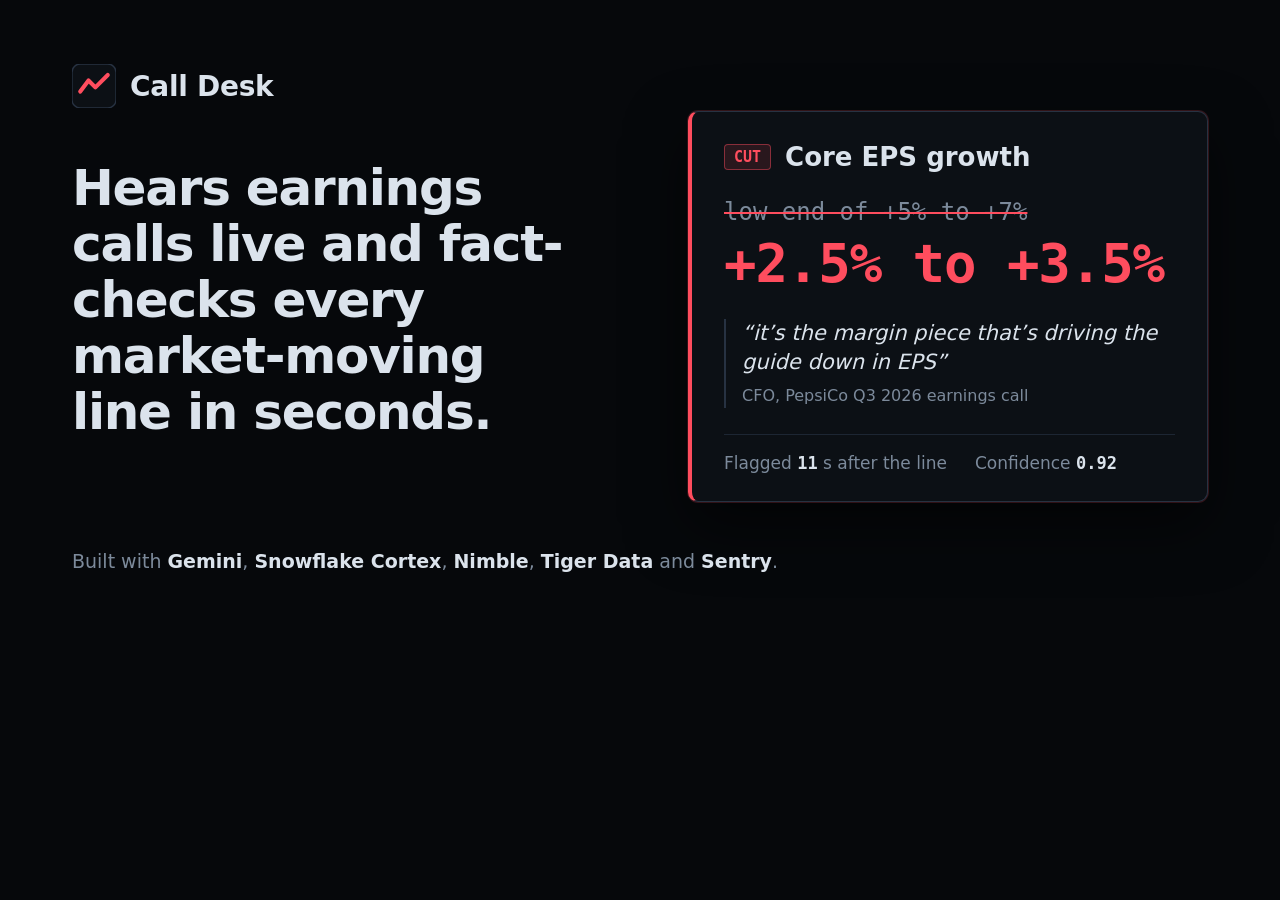
==== docs/media/social-preview.html @ b3bbd51f "Public page: demo GIF, try-it block, results, badges, share image, and a recorder - README first scr" ====
<!doctype html>
<!--
  Source of docs/media/social-preview.png, the 1280x640 image GitHub shows when the repository link is shared.
  Re-render with any Chromium, for example the Playwright headless shell:
    "$CHROME" --headless --hide-scrollbars --window-size=1280,640 \
      --screenshot="$PWD/docs/media/social-preview.png" "file://$PWD/docs/media/social-preview.html"
  Then upload it in the repository's Settings > General > Social preview (GitHub has no API for this).
  Colors match static/styles.css. Numbers come from the recorded live run in data/replay/latest/.
  It names no event: under MLH's Contest Terms, shared material may mention the event only with MLH's permission.
-->
<html lang="en">
<head>
<meta charset="utf-8">
<title>Call Desk social preview</title>
<style>
  :root {
    --bg: #06080b; --panel: #0c1015; --line: #1d2633; --line-2: #273242;
    --text: #dbe3ec; --muted: #7c8a9b; --faint: #4b5868;
    --red: #ff4d5e; --red-bg: rgba(255, 77, 94, 0.12);
    --mono: ui-monospace, "SF Mono", "JetBrains Mono", Menlo, monospace;
    --sans: system-ui, -apple-system, "Segoe UI", Inter, sans-serif;
  }
  * { box-sizing: border-box; margin: 0; }
  html, body { width: 1280px; height: 640px; overflow: hidden; background: var(--bg); color: var(--text); }
  body {
    font-family: var(--sans);
    display: grid; grid-template-columns: 560px 1fr; grid-template-rows: 1fr auto; column-gap: 56px; row-gap: 0;
    padding: 64px 72px;
  }
  .left { display: flex; flex-direction: column; }
  .mark { display: flex; align-items: center; gap: 14px; }
  .mark svg { width: 44px; height: 44px; }
  .mark span { font-size: 28px; font-weight: 650; letter-spacing: -0.01em; }
  h1 {
    margin-top: 52px; text-wrap: balance;
    font-size: 50px; line-height: 1.12; font-weight: 700; letter-spacing: -0.025em;
  }
  .stack { grid-column: 1 / -1; font-size: 19px; line-height: 1.45; color: var(--muted); }
  .stack b { color: var(--text); font-weight: 560; }

  .card {
    align-self: center;
    background: var(--panel); border: 1px solid var(--line-2); border-left: 4px solid var(--red);
    border-radius: 10px; padding: 30px 32px 28px;
    box-shadow: 0 0 0 1px rgba(255, 77, 94, 0.18), 0 24px 60px rgba(0, 0, 0, 0.55);
  }
  .head { display: flex; align-items: center; gap: 14px; }
  .badge {
    font-family: var(--mono); font-size: 15px; font-weight: 700; color: var(--red);
    background: var(--red-bg); border: 1px solid rgba(255, 77, 94, 0.45); border-radius: 4px; padding: 3px 9px;
  }
  .metric { font-size: 26px; font-weight: 650; }
  .change { margin-top: 26px; font-family: var(--mono); }
  .old { font-size: 24px; color: var(--muted); text-decoration: line-through; text-decoration-color: var(--red); text-decoration-thickness: 2px; }
  .new { display: block; margin-top: 6px; font-size: 54px; font-weight: 700; color: var(--red); letter-spacing: -0.02em; }
  blockquote {
    margin-top: 24px; padding-left: 16px; border-left: 2px solid var(--line-2);
    font-size: 21px; line-height: 1.4; font-style: italic; color: var(--text);
  }
  cite { display: block; margin-top: 8px; font-size: 16px; font-style: normal; color: var(--muted); }
  .facts { display: flex; gap: 28px; margin-top: 26px; padding-top: 18px; border-top: 1px solid var(--line); font-size: 17px; color: var(--muted); }
  .facts b { color: var(--text); font-family: var(--mono); font-weight: 600; }
</style>
</head>
<body>
  <section class="left">
    <div class="mark">
      <svg viewBox="0 0 32 32" aria-hidden="true"><rect width="32" height="32" rx="6" fill="#0c1015" stroke="#273242"/><path d="M6 20 L12 12 L17 17 L26 8" stroke="#ff4d5e" stroke-width="3" fill="none" stroke-linecap="round" stroke-linejoin="round"/></svg>
      <span>Call Desk</span>
    </div>
    <h1>Hears earnings calls live and fact-checks every market-moving line in seconds.</h1>
  </section>

  <section class="card">
    <div class="head"><span class="badge">CUT</span><span class="metric">Core EPS growth</span></div>
    <p class="change"><span class="old">low end of +5% to +7%</span><span class="new">+2.5% to +3.5%</span></p>
    <blockquote>“it’s the margin piece that’s driving the guide down in EPS”<cite>CFO, PepsiCo Q3 2026 earnings call</cite></blockquote>
    <div class="facts"><span>Flagged <b>11</b> s after the line</span><span>Confidence <b>0.92</b></span></div>
  </section>

  <p class="stack">Built with <b>Gemini</b>, <b>Snowflake Cortex</b>, <b>Nimble</b>, <b>Tiger Data</b> and <b>Sentry</b>.</p>
</body>
</html>
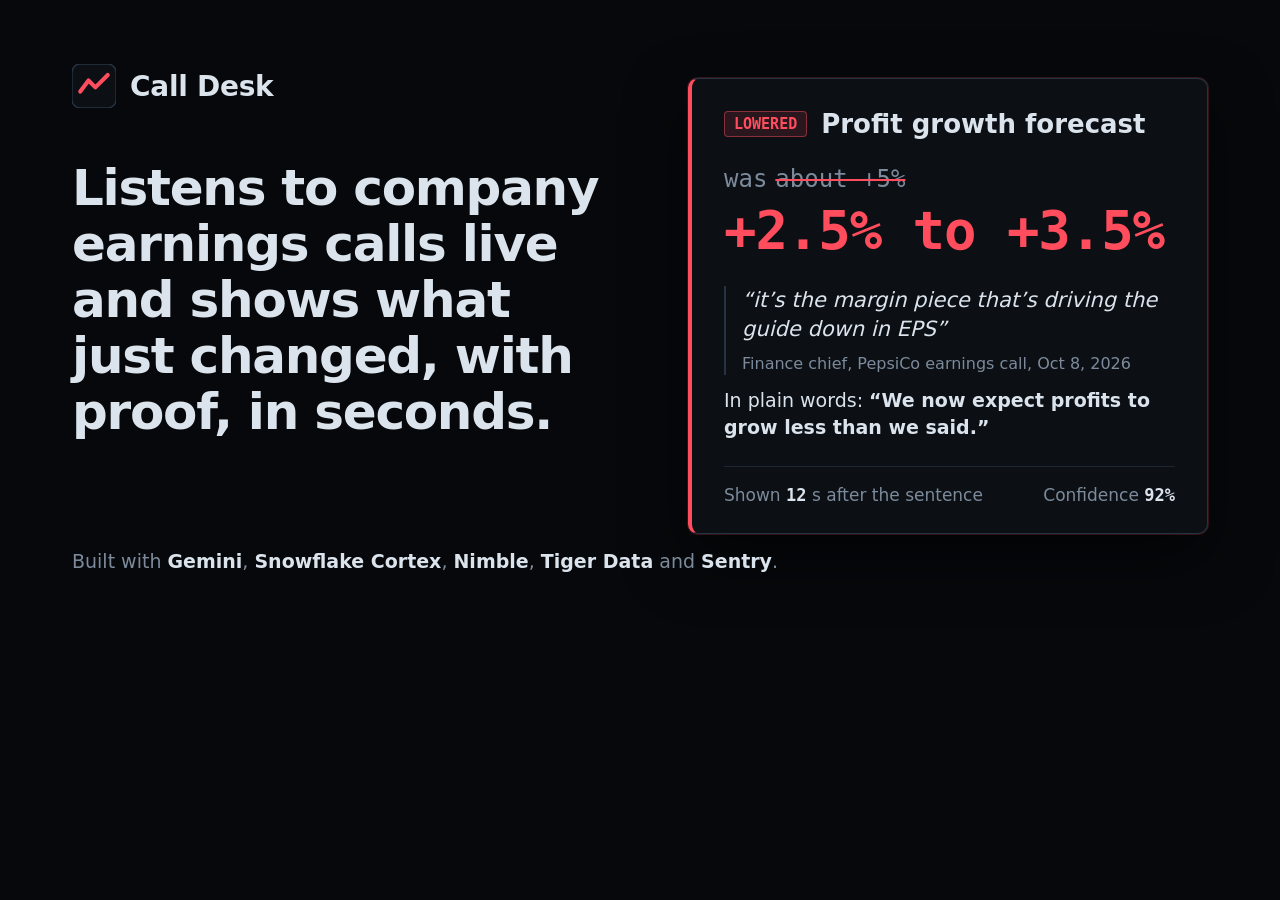
==== commit ecf64a1b: "Submission materials in plain words for judges outside finance (owner: "even a 5 year old") - README" ====
--- a/docs/media/social-preview.html
+++ b/docs/media/social-preview.html
@@ -52,13 +52,16 @@
   .metric { font-size: 26px; font-weight: 650; }
   .change { margin-top: 26px; font-family: var(--mono); }
   .old { font-size: 24px; color: var(--muted); text-decoration: line-through; text-decoration-color: var(--red); text-decoration-thickness: 2px; }
+  .old i { font-style: normal; text-decoration: none; display: inline-block; margin-right: 8px; }
   .new { display: block; margin-top: 6px; font-size: 54px; font-weight: 700; color: var(--red); letter-spacing: -0.02em; }
+  .plain { margin-top: 12px; font-size: 19px; line-height: 1.4; color: var(--text); }
+  .plain b { font-weight: 600; }
   blockquote {
     margin-top: 24px; padding-left: 16px; border-left: 2px solid var(--line-2);
     font-size: 21px; line-height: 1.4; font-style: italic; color: var(--text);
   }
   cite { display: block; margin-top: 8px; font-size: 16px; font-style: normal; color: var(--muted); }
-  .facts { display: flex; gap: 28px; margin-top: 26px; padding-top: 18px; border-top: 1px solid var(--line); font-size: 17px; color: var(--muted); }
+  .facts { display: flex; justify-content: space-between; white-space: nowrap; gap: 20px; margin-top: 26px; padding-top: 18px; border-top: 1px solid var(--line); font-size: 17px; color: var(--muted); }
   .facts b { color: var(--text); font-family: var(--mono); font-weight: 600; }
 </style>
 </head>
@@ -68,14 +71,15 @@
       <svg viewBox="0 0 32 32" aria-hidden="true"><rect width="32" height="32" rx="6" fill="#0c1015" stroke="#273242"/><path d="M6 20 L12 12 L17 17 L26 8" stroke="#ff4d5e" stroke-width="3" fill="none" stroke-linecap="round" stroke-linejoin="round"/></svg>
       <span>Call Desk</span>
     </div>
-    <h1>Hears earnings calls live and fact-checks every market-moving line in seconds.</h1>
+    <h1>Listens to company earnings calls live and shows what just changed, with proof, in seconds.</h1>
   </section>
 
   <section class="card">
-    <div class="head"><span class="badge">CUT</span><span class="metric">Core EPS growth</span></div>
-    <p class="change"><span class="old">low end of +5% to +7%</span><span class="new">+2.5% to +3.5%</span></p>
-    <blockquote>“it’s the margin piece that’s driving the guide down in EPS”<cite>CFO, PepsiCo Q3 2026 earnings call</cite></blockquote>
-    <div class="facts"><span>Flagged <b>11</b> s after the line</span><span>Confidence <b>0.92</b></span></div>
+    <div class="head"><span class="badge">LOWERED</span><span class="metric">Profit growth forecast</span></div>
+    <p class="change"><span class="old"><i>was</i>about +5%</span><span class="new">+2.5% to +3.5%</span></p>
+    <blockquote>“it’s the margin piece that’s driving the guide down in EPS”<cite>Finance chief, PepsiCo earnings call, Oct 8, 2026</cite></blockquote>
+    <p class="plain">In plain words: <b>“We now expect profits to grow less than we said.”</b></p>
+    <div class="facts"><span>Shown <b>12</b> s after the sentence</span><span>Confidence <b>92%</b></span></div>
   </section>
 
   <p class="stack">Built with <b>Gemini</b>, <b>Snowflake Cortex</b>, <b>Nimble</b>, <b>Tiger Data</b> and <b>Sentry</b>.</p>
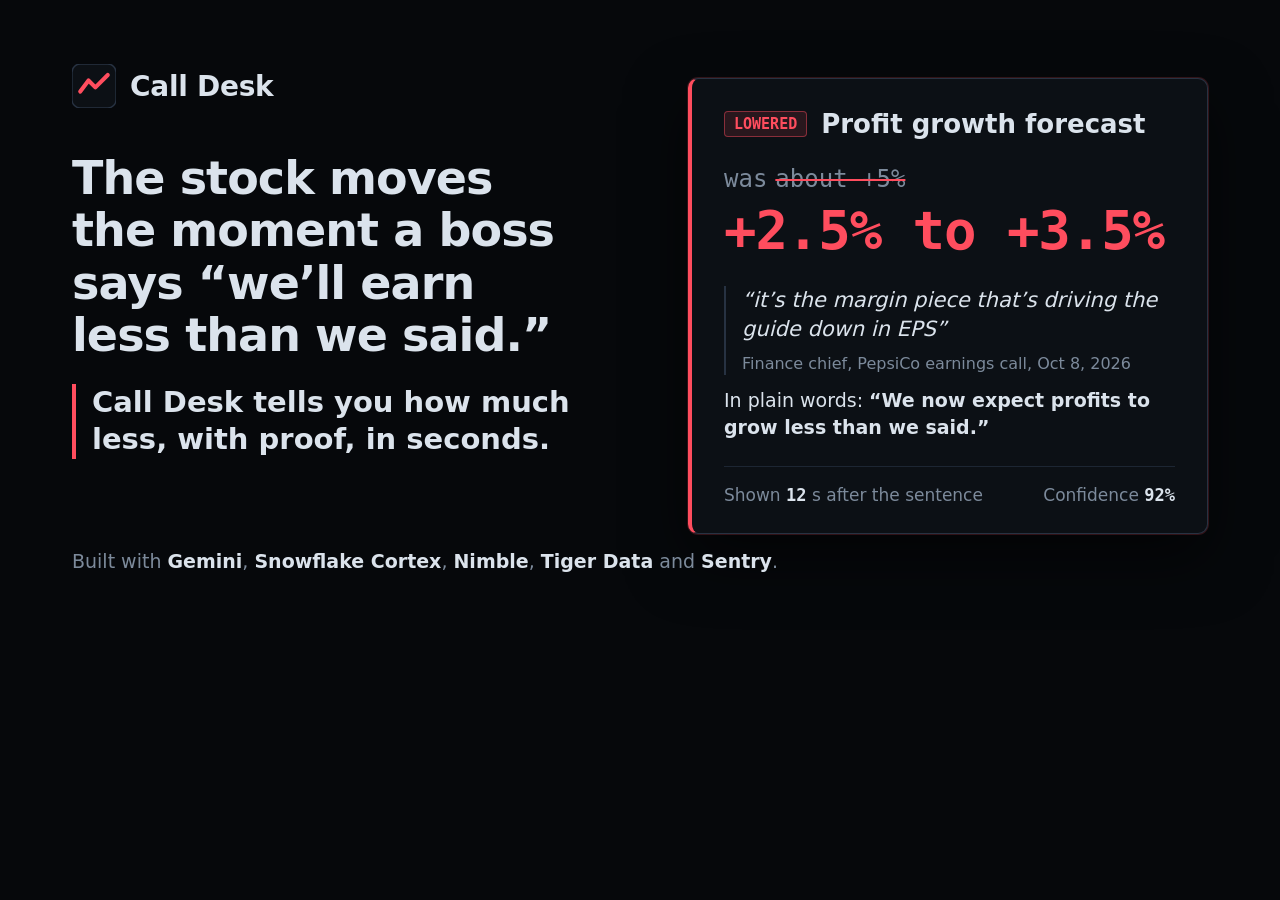
==== commit a9624942: "One-liner leads with the pain and the answer (owner's pick): "The stock moves the moment a boss says" ====
--- a/docs/media/social-preview.html
+++ b/docs/media/social-preview.html
@@ -32,8 +32,12 @@
   .mark svg { width: 44px; height: 44px; }
   .mark span { font-size: 28px; font-weight: 650; letter-spacing: -0.01em; }
   h1 {
-    margin-top: 52px; text-wrap: balance;
-    font-size: 50px; line-height: 1.12; font-weight: 700; letter-spacing: -0.025em;
+    margin-top: 44px; text-wrap: balance;
+    font-size: 46px; line-height: 1.14; font-weight: 700; letter-spacing: -0.02em;
+  }
+  .eureka {
+    margin-top: 22px; padding-left: 16px; border-left: 4px solid var(--red); text-wrap: balance;
+    font-size: 29px; line-height: 1.3; font-weight: 600; color: var(--text);
   }
   .stack { grid-column: 1 / -1; font-size: 19px; line-height: 1.45; color: var(--muted); }
   .stack b { color: var(--text); font-weight: 560; }
@@ -71,7 +75,8 @@
       <svg viewBox="0 0 32 32" aria-hidden="true"><rect width="32" height="32" rx="6" fill="#0c1015" stroke="#273242"/><path d="M6 20 L12 12 L17 17 L26 8" stroke="#ff4d5e" stroke-width="3" fill="none" stroke-linecap="round" stroke-linejoin="round"/></svg>
       <span>Call Desk</span>
     </div>
-    <h1>Listens to company earnings calls live and shows what just changed, with proof, in seconds.</h1>
+    <h1>The stock moves the moment a boss says “we’ll earn less than we said.”</h1>
+    <p class="eureka">Call Desk tells you how much less, with proof, in seconds.</p>
   </section>
 
   <section class="card">
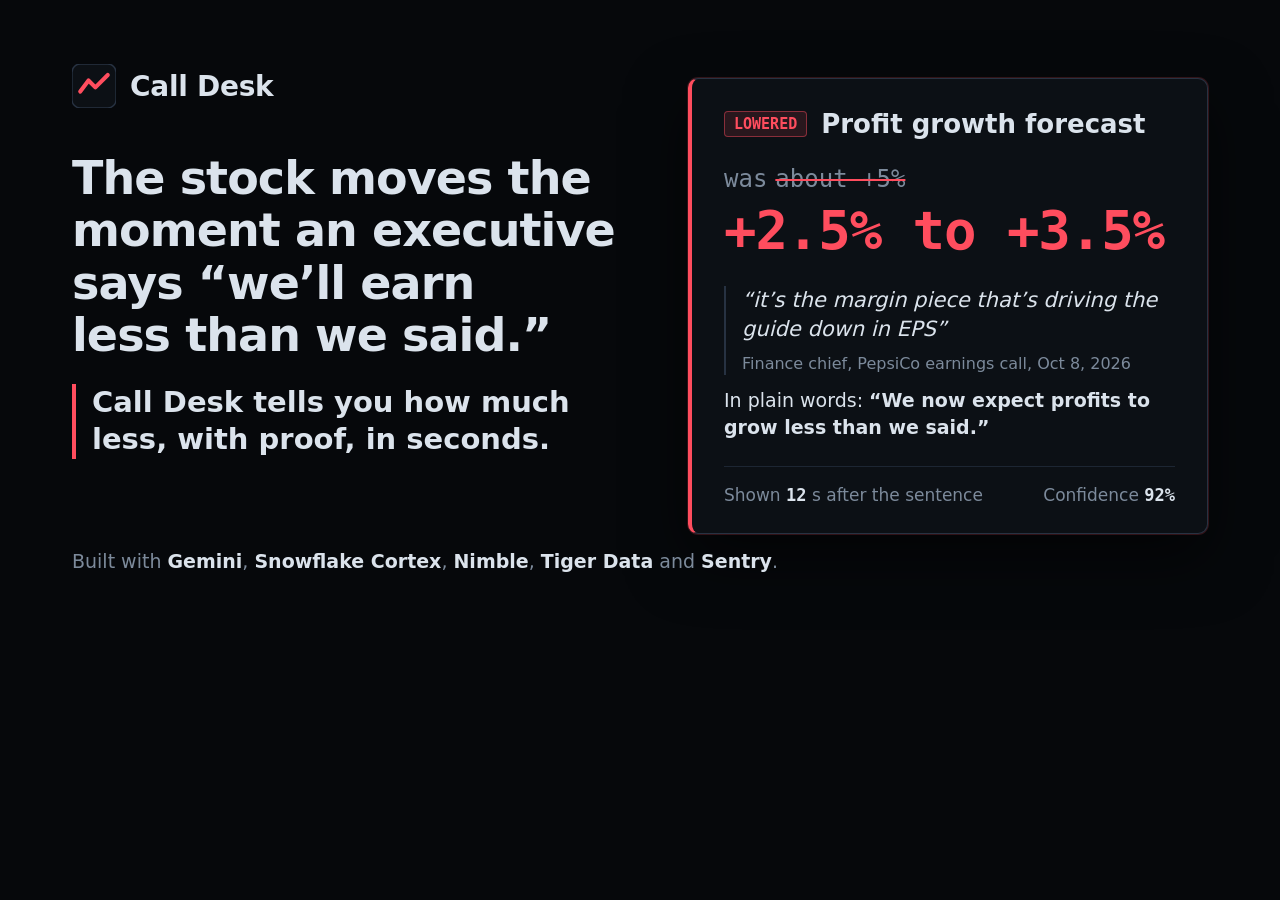
==== commit 86bc8fba: "One-liner says "an executive" (owner: "a boss" is too generic, and it is not always the CEO or CFO);" ====
--- a/docs/media/social-preview.html
+++ b/docs/media/social-preview.html
@@ -75,7 +75,7 @@
       <svg viewBox="0 0 32 32" aria-hidden="true"><rect width="32" height="32" rx="6" fill="#0c1015" stroke="#273242"/><path d="M6 20 L12 12 L17 17 L26 8" stroke="#ff4d5e" stroke-width="3" fill="none" stroke-linecap="round" stroke-linejoin="round"/></svg>
       <span>Call Desk</span>
     </div>
-    <h1>The stock moves the moment a boss says “we’ll earn less than we said.”</h1>
+    <h1>The stock moves the moment an executive says “we’ll earn less than we said.”</h1>
     <p class="eureka">Call Desk tells you how much less, with proof, in seconds.</p>
   </section>
 
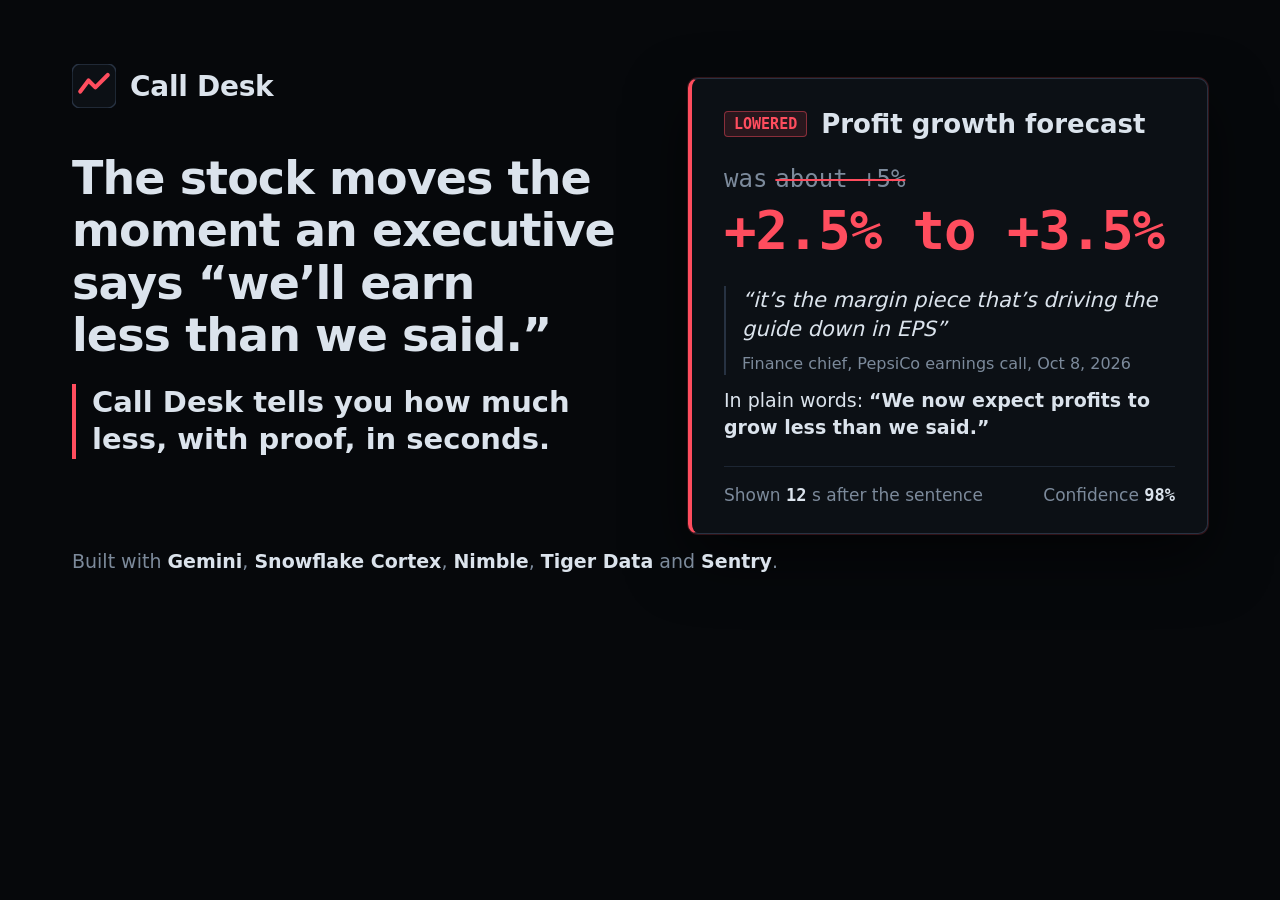
==== commit 703934aa: "README, SUBMISSION and share image: numbers from the new stage replay 150448 (EPS 92% -> 98% after b" ====
--- a/docs/media/social-preview.html
+++ b/docs/media/social-preview.html
@@ -84,7 +84,7 @@
     <p class="change"><span class="old"><i>was</i>about +5%</span><span class="new">+2.5% to +3.5%</span></p>
     <blockquote>“it’s the margin piece that’s driving the guide down in EPS”<cite>Finance chief, PepsiCo earnings call, Oct 8, 2026</cite></blockquote>
     <p class="plain">In plain words: <b>“We now expect profits to grow less than we said.”</b></p>
-    <div class="facts"><span>Shown <b>12</b> s after the sentence</span><span>Confidence <b>92%</b></span></div>
+    <div class="facts"><span>Shown <b>12</b> s after the sentence</span><span>Confidence <b>98%</b></span></div>
   </section>
 
   <p class="stack">Built with <b>Gemini</b>, <b>Snowflake Cortex</b>, <b>Nimble</b>, <b>Tiger Data</b> and <b>Sentry</b>.</p>
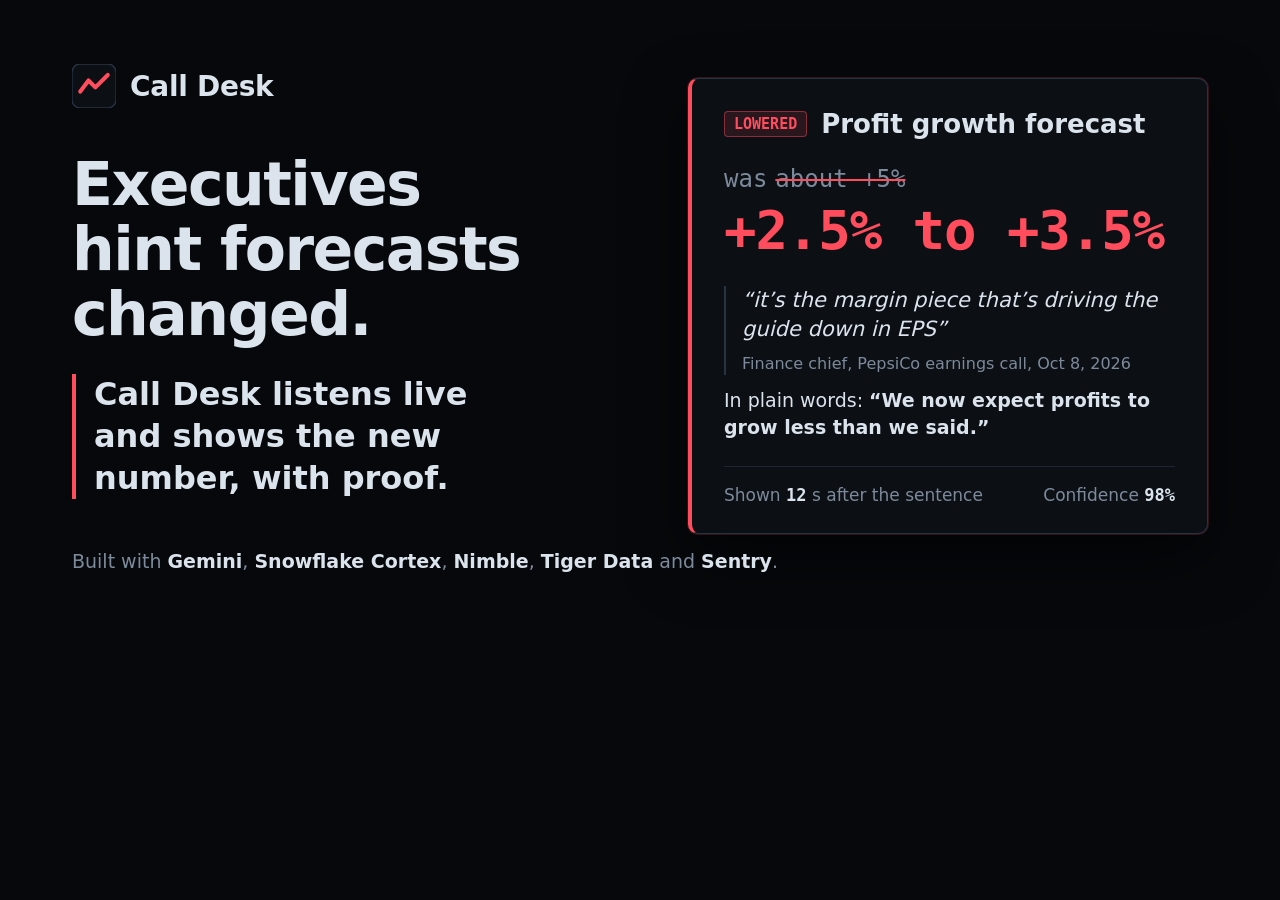
==== commit cac9d2c9: "New pitch everywhere (owner): "Executives hint forecasts changed. Call Desk listens live and shows t" ====
--- a/docs/media/social-preview.html
+++ b/docs/media/social-preview.html
@@ -33,11 +33,11 @@
   .mark span { font-size: 28px; font-weight: 650; letter-spacing: -0.01em; }
   h1 {
     margin-top: 44px; text-wrap: balance;
-    font-size: 46px; line-height: 1.14; font-weight: 700; letter-spacing: -0.02em;
+    font-size: 60px; line-height: 1.08; font-weight: 700; letter-spacing: -0.025em;
   }
   .eureka {
-    margin-top: 22px; padding-left: 16px; border-left: 4px solid var(--red); text-wrap: balance;
-    font-size: 29px; line-height: 1.3; font-weight: 600; color: var(--text);
+    margin-top: 28px; padding-left: 18px; border-left: 4px solid var(--red); text-wrap: balance;
+    font-size: 32px; line-height: 1.3; font-weight: 600; color: var(--text);
   }
   .stack { grid-column: 1 / -1; font-size: 19px; line-height: 1.45; color: var(--muted); }
   .stack b { color: var(--text); font-weight: 560; }
@@ -75,8 +75,8 @@
       <svg viewBox="0 0 32 32" aria-hidden="true"><rect width="32" height="32" rx="6" fill="#0c1015" stroke="#273242"/><path d="M6 20 L12 12 L17 17 L26 8" stroke="#ff4d5e" stroke-width="3" fill="none" stroke-linecap="round" stroke-linejoin="round"/></svg>
       <span>Call Desk</span>
     </div>
-    <h1>The stock moves the moment an executive says “we’ll earn less than we said.”</h1>
-    <p class="eureka">Call Desk tells you how much less, with proof, in seconds.</p>
+    <h1>Executives hint forecasts changed.</h1>
+    <p class="eureka">Call Desk listens live and shows the new number, with proof.</p>
   </section>
 
   <section class="card">
